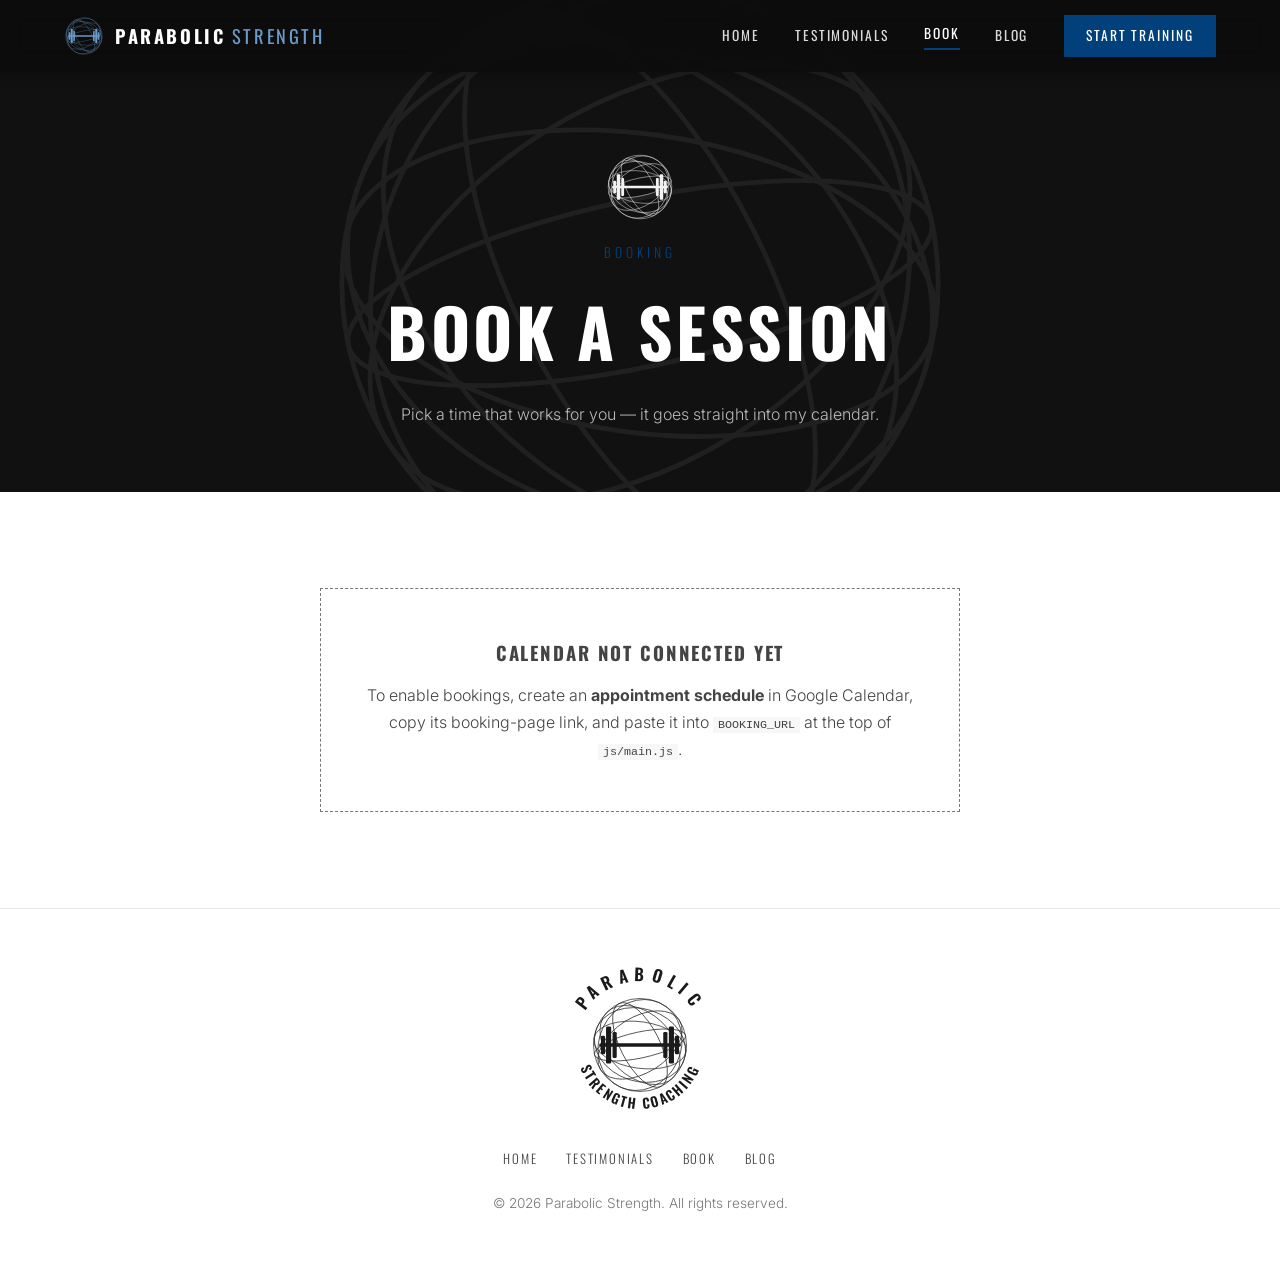
==== book.html @ 86424c96 "Parabolic Strength site: hero, about, testimonials, booking, blog Static personal-training site. B&W" ====
<!DOCTYPE html>
<html lang="en">
<head>
  <meta charset="UTF-8">
  <meta name="viewport" content="width=device-width, initial-scale=1.0">
  <title>Book a Session — Parabolic Strength</title>
  <meta name="description" content="Book a personal training session with Parabolic Strength.">
  <link rel="preconnect" href="https://fonts.googleapis.com">
  <link rel="preconnect" href="https://fonts.gstatic.com" crossorigin>
  <link href="https://fonts.googleapis.com/css2?family=Oswald:wght@400;500;600;700&family=Inter:wght@300;400;500;600&display=swap" rel="stylesheet">
  <link rel="stylesheet" href="css/style.css">
  <link rel="icon" type="image/svg+xml" href="assets/favicon.svg">
</head>
<body class="subpage">

  <!-- ===== NAVBAR ===== -->
  <header class="navbar solid" id="navbar">
    <a href="index.html" class="nav-logo"><span class="logo-mark"></span>PARABOLIC<span>STRENGTH</span></a>
    <nav class="nav-links" id="navLinks">
      <a href="index.html">Home</a>
      <a href="index.html#testimonials">Testimonials</a>
      <a href="book.html" class="active">Book</a>
      <a href="blog.html">Blog</a>
      <a href="book.html" class="nav-cta">Start Training</a>
    </nav>
    <button class="nav-toggle" id="navToggle" aria-label="Toggle menu">
      <span></span><span></span><span></span>
    </button>
  </header>

  <!-- ===== PAGE HEADER ===== -->
  <section class="page-header has-deco">
    <span class="deco-sphere header-sphere"></span>
    <div class="container">
      <span class="logo-mark page-mark"></span>
      <p class="section-kicker">Booking</p>
      <h1 class="page-title">BOOK A SESSION</h1>
      <p class="page-sub">Pick a time that works for you — it goes straight into my calendar.</p>
    </div>
  </section>

  <!-- ===== CALENDAR ===== -->
  <section class="section booking">
    <div class="container">
      <!--
        Google Calendar booking:
        1. In Google Calendar, create an "Appointment schedule"
        2. Click Share > copy the booking page link
        3. Paste it into BOOKING_URL at the top of js/main.js
      -->
      <div id="bookingEmbed" class="booking-embed">
        <div class="booking-setup">
          <h3>Calendar not connected yet</h3>
          <p>To enable bookings, create an <strong>appointment schedule</strong> in Google Calendar, copy its booking-page link, and paste it into <code>BOOKING_URL</code> at the top of <code>js/main.js</code>.</p>
        </div>
      </div>
    </div>
  </section>

  <!-- ===== FOOTER ===== -->
  <footer class="footer">
    <div class="container footer-grid">
      <span class="logo-full footer-brand"></span>
      <nav class="footer-links">
        <a href="index.html">Home</a>
        <a href="index.html#testimonials">Testimonials</a>
        <a href="book.html">Book</a>
        <a href="blog.html">Blog</a>
      </nav>
      <p class="footer-copy">&copy; 2026 Parabolic Strength. All rights reserved.</p>
    </div>
  </footer>

  <script src="js/main.js"></script>
</body>
</html>
---- css/style.css ----
/* ============================================================
   PARABOLIC STRENGTH — main stylesheet
   Palette: white / black / grey + accent #4A6B8A
   ============================================================ */

:root {
  --accent: #01407a;
  --accent-dark: #012c55;
  --accent-light: #6c9bc9;
  --black: #111111;
  --near-black: #1a1a1a;
  --grey-dark: #444444;
  --grey: #777777;
  --grey-light: #e6e6e6;
  --off-white: #f7f7f7;
  --white: #ffffff;
  --font-display: 'Oswald', sans-serif;
  --font-body: 'Inter', sans-serif;
  --nav-height: 72px;
}

* { margin: 0; padding: 0; box-sizing: border-box; }

html { scroll-behavior: smooth; }

body {
  font-family: var(--font-body);
  color: var(--near-black);
  background: var(--white);
  line-height: 1.7;
  font-weight: 300;
}

img { max-width: 100%; display: block; }

.container {
  width: min(1140px, 90%);
  margin: 0 auto;
}

/* ---------- Buttons ---------- */
.btn {
  display: inline-block;
  font-family: var(--font-display);
  font-weight: 500;
  font-size: 0.95rem;
  letter-spacing: 0.12em;
  text-transform: uppercase;
  text-decoration: none;
  padding: 0.9rem 2.2rem;
  transition: background 0.25s ease, color 0.25s ease, border-color 0.25s ease;
}

.btn-accent {
  background: var(--accent);
  color: var(--white);
  border: 1px solid var(--accent);
}
.btn-accent:hover { background: var(--accent-dark); border-color: var(--accent-dark); }

.btn-ghost {
  background: transparent;
  color: var(--white);
  border: 1px solid rgba(255, 255, 255, 0.6);
}
.btn-ghost:hover { border-color: var(--white); background: rgba(255, 255, 255, 0.1); }

.btn-light {
  background: var(--white);
  color: var(--black);
  border: 1px solid var(--white);
}
.btn-light:hover { background: transparent; color: var(--white); }

/* ---------- Navbar ---------- */
.navbar {
  position: fixed;
  top: 0; left: 0; right: 0;
  z-index: 100;
  height: var(--nav-height);
  display: flex;
  align-items: center;
  justify-content: space-between;
  padding: 0 5%;
  background: transparent;
  transition: background 0.3s ease, box-shadow 0.3s ease;
}

.navbar.solid,
.navbar.scrolled {
  background: rgba(12, 12, 12, 0.82);
  backdrop-filter: blur(12px);
  -webkit-backdrop-filter: blur(12px);
  box-shadow: 0 2px 12px rgba(0, 0, 0, 0.25);
}

.nav-logo {
  display: flex;
  align-items: center;
  font-family: var(--font-display);
  font-weight: 700;
  font-size: 1.15rem;
  letter-spacing: 0.14em;
  color: var(--white);
  text-decoration: none;
}
.nav-logo span { color: var(--accent-light); margin-left: 0.35em; font-weight: 400; }

/* ---------- Logo mark (injected by js/main.js) ---------- */
.logo-mark svg, .logo-full svg { display: block; width: 100%; height: auto; }
.nav-logo .logo-mark { width: 40px; margin: 0 0.7rem 0 0; flex-shrink: 0; }
.hero-mark {
  display: block;
  width: 92px;
  margin: 0 0 1.4rem auto;
  opacity: 0.95;
}
.page-mark {
  display: block;
  width: 70px;
  margin: 0 auto 1.2rem;
  opacity: 0.95;
}
.footer-brand { display: block; width: 160px; margin: 0 auto; color: var(--near-black); }

/* ---------- Decorative wireframe spheres (injected by js/main.js) ---------- */
.has-deco {
  position: relative;
  overflow: hidden;
  isolation: isolate;
}
.deco-sphere {
  position: absolute;
  z-index: -1;
  pointer-events: none;
}
.deco-sphere svg {
  display: block;
  width: 100%;
  height: auto;
  animation: deco-spin 140s linear infinite;
}
@keyframes deco-spin {
  to { transform: rotate(360deg); }
}
@media (prefers-reduced-motion: reduce) {
  .deco-sphere svg { animation: none; }
}

.about-sphere { width: 560px; right: -180px; top: -150px; color: var(--accent); opacity: 0.06; }
.testimonials-sphere { width: 680px; left: -220px; bottom: -240px; color: var(--accent); opacity: 0.05; }
.cta-sphere { width: 480px; right: -130px; top: 50%; margin-top: -240px; color: var(--white); opacity: 0.1; }
.header-sphere { width: 620px; left: 50%; top: 50%; transform: translate(-50%, -44%); color: var(--white); opacity: 0.07; }

/* ---------- Scroll reveal ---------- */
.reveal {
  opacity: 0;
  transform: translateY(26px);
  transition: opacity 0.7s ease, transform 0.7s ease;
}
.reveal.visible {
  opacity: 1;
  transform: none;
}

/* ---------- Global polish ---------- */
::selection { background: var(--accent); color: var(--white); }

.nav-links {
  display: flex;
  align-items: center;
  gap: 2.2rem;
}

.nav-links a {
  font-family: var(--font-display);
  font-size: 0.85rem;
  font-weight: 400;
  letter-spacing: 0.14em;
  text-transform: uppercase;
  color: rgba(255, 255, 255, 0.85);
  text-decoration: none;
  transition: color 0.2s ease;
}
.nav-links a:hover { color: var(--white); }
.nav-links a.active { color: var(--white); border-bottom: 2px solid var(--accent); padding-bottom: 3px; }

.nav-links .nav-cta {
  background: var(--accent);
  color: var(--white);
  padding: 0.6rem 1.4rem;
  border-bottom: none;
}
.nav-links .nav-cta:hover { background: var(--accent-dark); }

.nav-toggle {
  display: none;
  flex-direction: column;
  gap: 5px;
  background: none;
  border: none;
  cursor: pointer;
  padding: 6px;
}
.nav-toggle span {
  display: block;
  width: 26px;
  height: 2px;
  background: var(--white);
  transition: transform 0.25s ease, opacity 0.25s ease;
}
.nav-toggle.open span:nth-child(1) { transform: translateY(7px) rotate(45deg); }
.nav-toggle.open span:nth-child(2) { opacity: 0; }
.nav-toggle.open span:nth-child(3) { transform: translateY(-7px) rotate(-45deg); }

/* ---------- Hero ---------- */
.hero {
  position: relative;
  height: 100vh;
  min-height: 600px;
  display: flex;
  align-items: center;
  justify-content: flex-end;
  text-align: right;
  overflow: hidden;
  background: linear-gradient(160deg, #1a1a1a 0%, #2b2b2b 55%, #171717 100%);
}

.hero-video-wrap {
  position: absolute;
  inset: 0;
}
.hero-canvas {
  position: absolute;
  inset: 0;
  width: 100%;
  height: 100%;
}
.hero-video-wrap video {
  position: absolute;
  inset: 0;
  width: 100%;
  height: 100%;
  object-fit: cover;
  filter: grayscale(100%) contrast(1.05);
}
/* once a real hero video loads, the generated backdrop steps aside */
.has-hero-video .hero-canvas { display: none; }
.hero-overlay {
  position: absolute;
  inset: 0;
  background: linear-gradient(to bottom, rgba(0,0,0,0.55), rgba(0,0,0,0.35) 50%, rgba(0,0,0,0.65));
}

.hero-content {
  position: relative;
  z-index: 2;
  color: var(--white);
  padding: 0 6vw 0 1rem;
  max-width: 760px;
}

.hero-kicker {
  font-family: var(--font-display);
  font-size: 0.95rem;
  font-weight: 400;
  letter-spacing: 0.35em;
  text-transform: uppercase;
  color: rgba(255, 255, 255, 0.75);
  margin-bottom: 1rem;
}

.hero-title {
  font-family: var(--font-display);
  font-weight: 700;
  font-size: clamp(3.2rem, 10vw, 7.5rem);
  line-height: 1.02;
  letter-spacing: 0.04em;
}

.hero-sub {
  margin-top: 1.2rem;
  font-size: 1.15rem;
  font-weight: 300;
  color: rgba(255, 255, 255, 0.85);
}

.hero-actions {
  margin-top: 2.4rem;
  display: flex;
  gap: 1rem;
  justify-content: flex-end;
  flex-wrap: wrap;
}

.hero-scroll {
  position: absolute;
  bottom: 2rem;
  left: 50%;
  transform: translateX(-50%);
  z-index: 2;
}
.hero-scroll-line {
  display: block;
  width: 1px;
  height: 48px;
  background: rgba(255, 255, 255, 0.6);
  animation: scrollPulse 2s ease-in-out infinite;
}
@keyframes scrollPulse {
  0%, 100% { transform: scaleY(1); opacity: 0.6; }
  50% { transform: scaleY(0.55); opacity: 1; }
}

/* ---------- Sections ---------- */
.section { padding: 6rem 0; }

.section-kicker {
  font-family: var(--font-display);
  font-size: 0.85rem;
  letter-spacing: 0.3em;
  text-transform: uppercase;
  color: var(--accent);
  margin-bottom: 0.6rem;
}

.section-title {
  font-family: var(--font-display);
  font-weight: 600;
  font-size: clamp(2rem, 4.5vw, 3rem);
  text-transform: uppercase;
  letter-spacing: 0.03em;
  margin-bottom: 1.6rem;
}

/* ---------- About ---------- */
.about-grid {
  display: grid;
  grid-template-columns: 1fr 1.15fr;
  gap: 4rem;
  align-items: center;
}

.about-photo {
  aspect-ratio: 4 / 5;
  overflow: hidden;
  background: var(--grey-light);
}
.about-photo img {
  width: 100%;
  height: 100%;
  object-fit: cover;
  filter: grayscale(100%);
  transition: filter 0.4s ease;
}
.about-photo:hover img { filter: grayscale(0%); }

.photo-placeholder {
  background:
    linear-gradient(135deg, var(--grey-light) 25%, #d8d8d8 25%, #d8d8d8 50%, var(--grey-light) 50%, var(--grey-light) 75%, #d8d8d8 75%);
  background-size: 28px 28px;
  position: relative;
}
.photo-placeholder::after {
  content: 'PHOTO';
  position: absolute;
  inset: 0;
  display: flex;
  align-items: center;
  justify-content: center;
  font-family: var(--font-display);
  letter-spacing: 0.3em;
  color: var(--grey);
}

.about-text p { margin-bottom: 1.2rem; color: var(--grey-dark); }
.about-text .btn { margin-top: 0.8rem; }

/* ---------- Testimonials ---------- */
.testimonials {
  position: relative;
  background: var(--off-white);
  text-align: center;
  overflow: hidden;
}
.testimonials::before {
  content: '';
  position: absolute;
  top: -30%;
  left: 50%;
  transform: translateX(-50%);
  width: 900px;
  height: 600px;
  background: radial-gradient(closest-side, rgba(1, 64, 122, 0.06), transparent);
  pointer-events: none;
}

.testimonial-carousel {
  position: relative;
  margin-top: 3rem;
}

.testimonial-track {
  display: flex;
  gap: 1.6rem;
  overflow-x: auto;
  scroll-snap-type: x mandatory;
  scroll-behavior: smooth;
  padding: 1rem 0.25rem 1.6rem;
  scrollbar-width: thin;
  scrollbar-color: var(--accent) var(--grey-light);
}
.testimonial-track::-webkit-scrollbar { height: 5px; }
.testimonial-track::-webkit-scrollbar-track { background: var(--grey-light); }
.testimonial-track::-webkit-scrollbar-thumb { background: var(--accent); border-radius: 999px; }

.carousel-btn {
  position: absolute;
  top: 50%;
  transform: translateY(-50%);
  z-index: 3;
  width: 46px;
  height: 46px;
  border-radius: 50%;
  border: 1px solid var(--grey-light);
  background: var(--white);
  color: var(--accent);
  font-size: 1.2rem;
  cursor: pointer;
  box-shadow: 0 4px 14px rgba(0, 0, 0, 0.08);
  transition: background 0.2s ease, color 0.2s ease;
}
.carousel-btn:hover { background: var(--accent); color: var(--white); }
.carousel-btn.prev { left: -23px; }
.carousel-btn.next { right: -23px; }

.testimonial-card {
  flex: 0 0 min(360px, 82vw);
  scroll-snap-align: start;
  position: relative;
  background: var(--white);
  border: 1px solid var(--grey-light);
  padding: 3.2rem 2rem 2rem;
  text-align: left;
  display: flex;
  flex-direction: column;
  box-shadow: 0 2px 12px rgba(0, 0, 0, 0.04);
  transition: transform 0.3s ease, border-color 0.3s ease, box-shadow 0.3s ease;
}
.testimonial-card:hover {
  transform: translateY(-8px);
  border-color: rgba(1, 64, 122, 0.35);
  box-shadow: 0 18px 44px rgba(1, 64, 122, 0.12);
}
/* featured middle card */
.testimonial-card.featured {
  border-top: 3px solid var(--accent);
  background: linear-gradient(180deg, #f3f7fb, var(--white) 70%);
}

.testimonial-quote {
  position: absolute;
  top: 0.4rem;
  left: 1.4rem;
  font-family: Georgia, serif;
  font-size: 5rem;
  line-height: 1;
  color: var(--accent);
  opacity: 0.18;
  pointer-events: none;
}

.testimonial-stat {
  position: absolute;
  top: 1.2rem;
  right: 1.2rem;
  font-family: var(--font-display);
  font-size: 0.72rem;
  font-weight: 600;
  letter-spacing: 0.16em;
  color: var(--accent);
  border: 1px solid rgba(1, 64, 122, 0.35);
  background: rgba(1, 64, 122, 0.05);
  padding: 0.3rem 0.7rem;
  border-radius: 999px;
  white-space: nowrap;
}

.testimonial-card blockquote {
  font-size: 1.02rem;
  color: var(--grey-dark);
  margin-bottom: 1.8rem;
  flex-grow: 1;
}

.testimonial-card figcaption {
  display: flex;
  align-items: center;
  gap: 0.9rem;
  border-top: 1px solid var(--grey-light);
  padding-top: 1.2rem;
}

.testimonial-avatar {
  flex-shrink: 0;
  width: 44px;
  height: 44px;
  border-radius: 50%;
  display: flex;
  align-items: center;
  justify-content: center;
  font-family: var(--font-display);
  font-weight: 600;
  font-size: 1.05rem;
  color: var(--white);
  background: linear-gradient(135deg, var(--accent), var(--accent-dark));
}

.testimonial-name {
  font-family: var(--font-display);
  font-size: 0.9rem;
  letter-spacing: 0.12em;
  text-transform: uppercase;
  color: var(--near-black);
  display: flex;
  flex-direction: column;
  line-height: 1.5;
}
.testimonial-name em {
  font-family: var(--font-body);
  font-style: normal;
  font-size: 0.78rem;
  font-weight: 300;
  letter-spacing: 0.02em;
  text-transform: none;
  color: var(--grey);
}

/* ---------- CTA band ---------- */
.cta-band {
  background: linear-gradient(135deg, var(--accent-dark), var(--accent));
  color: var(--white);
  text-align: center;
  padding: 5rem 0;
}
.cta-band h2 {
  font-family: var(--font-display);
  font-weight: 600;
  font-size: clamp(1.8rem, 4vw, 2.6rem);
  text-transform: uppercase;
  letter-spacing: 0.04em;
  margin-bottom: 1.8rem;
}

/* ---------- Subpages (book / blog) ---------- */
.subpage .page-header {
  background: var(--black);
  color: var(--white);
  padding: calc(var(--nav-height) + 5rem) 0 4rem;
  text-align: center;
}

.page-title {
  font-family: var(--font-display);
  font-weight: 700;
  font-size: clamp(2.4rem, 6vw, 4.2rem);
  letter-spacing: 0.05em;
}

.page-sub {
  margin-top: 0.8rem;
  color: rgba(255, 255, 255, 0.7);
}

/* ---------- Booking ---------- */
.booking-embed iframe {
  width: 100%;
  height: 900px;
  border: 1px solid var(--grey-light);
}

.booking-setup {
  max-width: 640px;
  margin: 0 auto;
  text-align: center;
  border: 1px dashed var(--grey);
  padding: 3rem 2rem;
  color: var(--grey-dark);
}
.booking-setup h3 {
  font-family: var(--font-display);
  text-transform: uppercase;
  letter-spacing: 0.1em;
  margin-bottom: 0.8rem;
}
.booking-setup code {
  background: var(--off-white);
  padding: 0.1em 0.4em;
  font-size: 0.9em;
}

/* ---------- Blog ---------- */
.blog-grid {
  display: grid;
  grid-template-columns: repeat(3, 1fr);
  gap: 2rem;
}

.blog-card {
  background: var(--white);
  border: 1px solid var(--grey-light);
  display: flex;
  flex-direction: column;
  transition: transform 0.25s ease, box-shadow 0.25s ease;
}
.blog-card:hover {
  transform: translateY(-4px);
  box-shadow: 0 8px 28px rgba(0, 0, 0, 0.08);
}

.blog-card-img { aspect-ratio: 16 / 10; }

.blog-card-body { padding: 1.6rem; }

.blog-meta {
  font-family: var(--font-display);
  font-size: 0.75rem;
  letter-spacing: 0.18em;
  text-transform: uppercase;
  color: var(--accent);
  margin-bottom: 0.6rem;
}

.blog-card h3 {
  font-family: var(--font-display);
  font-weight: 600;
  font-size: 1.25rem;
  line-height: 1.3;
  margin-bottom: 0.7rem;
}

.blog-card p { color: var(--grey-dark); font-size: 0.95rem; margin-bottom: 1rem; }

.blog-link {
  font-family: var(--font-display);
  font-size: 0.85rem;
  letter-spacing: 0.12em;
  text-transform: uppercase;
  color: var(--accent);
  text-decoration: none;
}
.blog-link:hover { color: var(--accent-dark); }

/* ---------- Footer ---------- */
.footer {
  background: var(--white);
  color: var(--grey-dark);
  border-top: 1px solid var(--grey-light);
  padding: 3.5rem 0 3rem;
}

.footer-grid {
  display: flex;
  flex-direction: column;
  align-items: center;
  gap: 1.4rem;
  text-align: center;
}

.footer-links { display: flex; gap: 1.8rem; flex-wrap: wrap; justify-content: center; }
.footer-links a {
  font-family: var(--font-display);
  font-size: 0.8rem;
  letter-spacing: 0.14em;
  text-transform: uppercase;
  color: var(--grey-dark);
  text-decoration: none;
}
.footer-links a:hover { color: var(--accent); }

.footer-copy { font-size: 0.85rem; color: var(--grey); }

/* ---------- Responsive ---------- */
@media (max-width: 900px) {
  .hero { justify-content: center; text-align: center; }
  .hero-content { padding: 0 1rem; }
  .hero-actions { justify-content: center; }
  .hero-mark { margin: 0 auto 1.4rem; width: 76px; }

  .about-grid { grid-template-columns: 1fr; gap: 2.5rem; }
  .blog-grid { grid-template-columns: 1fr; }

  /* on touch screens, swiping replaces the arrows */
  .carousel-btn { display: none; }

  .nav-toggle { display: flex; }

  .nav-links {
    position: fixed;
    top: var(--nav-height);
    left: 0; right: 0;
    background: var(--black);
    flex-direction: column;
    align-items: center;
    gap: 0;
    max-height: 0;
    overflow: hidden;
    transition: max-height 0.3s ease;
  }
  .nav-links.open { max-height: 400px; padding-bottom: 1.5rem; }
  .nav-links a { padding: 1rem 0; }
  .nav-links .nav-cta { margin-top: 0.5rem; }
}
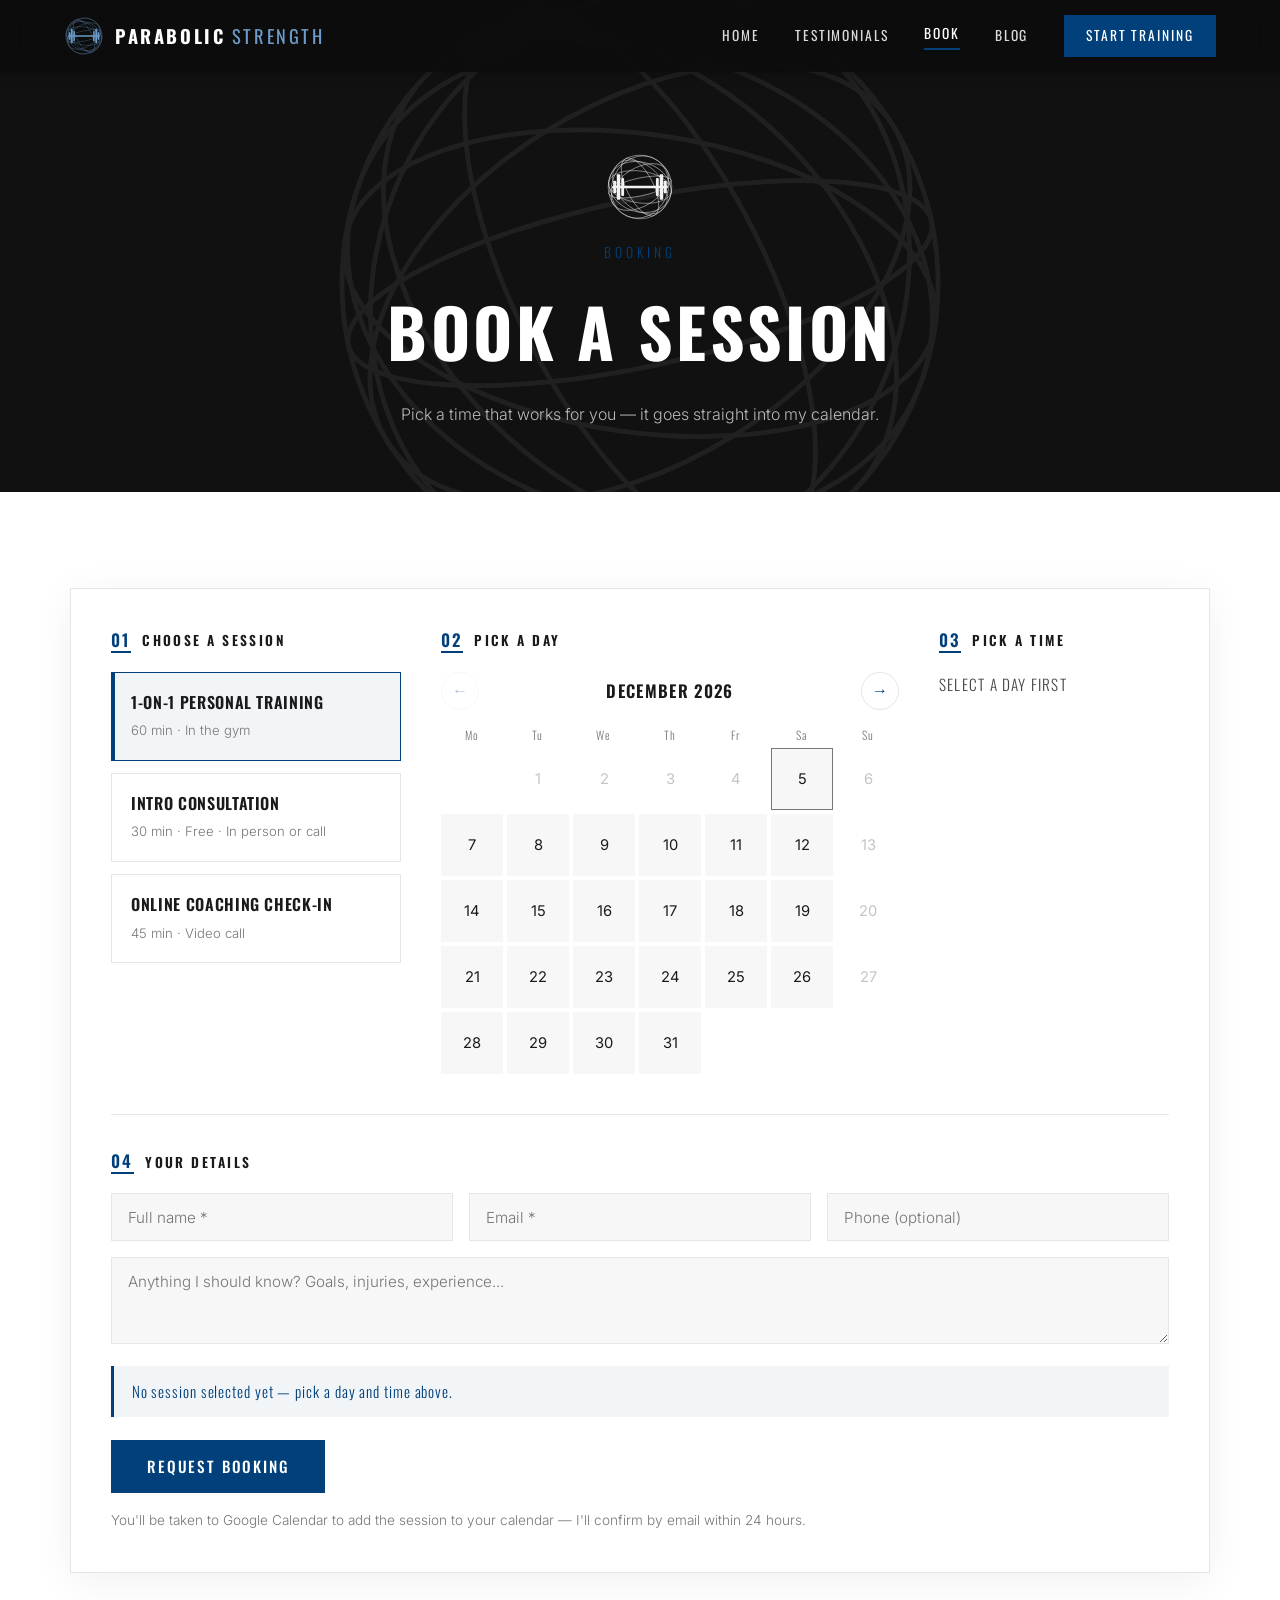
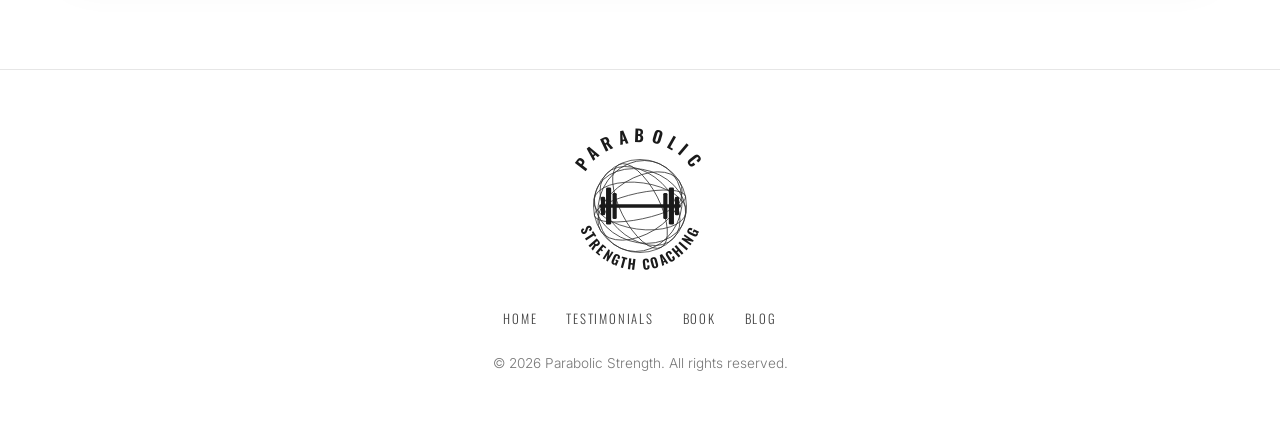
==== commit 6da5f338: "Build booking widget on the calendar page Four-step flow: session type, month calendar, time slots, " ====
--- a/book.html
+++ b/book.html
@@ -47,11 +47,82 @@
         1. In Google Calendar, create an "Appointment schedule"
         2. Click Share > copy the booking page link
         3. Paste it into BOOKING_URL at the top of js/main.js
+        The built-in booking widget below is then replaced automatically
+        by the official Google Calendar embed.
       -->
       <div id="bookingEmbed" class="booking-embed">
-        <div class="booking-setup">
-          <h3>Calendar not connected yet</h3>
-          <p>To enable bookings, create an <strong>appointment schedule</strong> in Google Calendar, copy its booking-page link, and paste it into <code>BOOKING_URL</code> at the top of <code>js/main.js</code>.</p>
+        <div class="booking-shell">
+
+          <div class="booking-widget">
+            <aside class="booking-step booking-side">
+              <p class="step-label"><span>01</span>Choose a session</p>
+              <label class="session-option">
+                <input type="radio" name="session" value="pt60" checked
+                       data-name="1-on-1 Personal Training" data-duration="60">
+                <span class="session-card">
+                  <strong>1-on-1 Personal Training</strong>
+                  <em>60 min &middot; In the gym</em>
+                </span>
+              </label>
+              <label class="session-option">
+                <input type="radio" name="session" value="consult30"
+                       data-name="Intro Consultation" data-duration="30">
+                <span class="session-card">
+                  <strong>Intro Consultation</strong>
+                  <em>30 min &middot; Free &middot; In person or call</em>
+                </span>
+              </label>
+              <label class="session-option">
+                <input type="radio" name="session" value="checkin45"
+                       data-name="Online Coaching Check-in" data-duration="45">
+                <span class="session-card">
+                  <strong>Online Coaching Check-in</strong>
+                  <em>45 min &middot; Video call</em>
+                </span>
+              </label>
+            </aside>
+
+            <div class="booking-step booking-cal">
+              <p class="step-label"><span>02</span>Pick a day</p>
+              <div class="cal-head">
+                <button type="button" id="calPrev" aria-label="Previous month">&#8592;</button>
+                <span id="calTitle"></span>
+                <button type="button" id="calNext" aria-label="Next month">&#8594;</button>
+              </div>
+              <div class="cal-dow">
+                <span>Mo</span><span>Tu</span><span>We</span><span>Th</span><span>Fr</span><span>Sa</span><span>Su</span>
+              </div>
+              <div class="cal-grid" id="calGrid"></div>
+            </div>
+
+            <div class="booking-step booking-slots">
+              <p class="step-label"><span>03</span>Pick a time</p>
+              <p class="slot-day" id="slotDay">Select a day first</p>
+              <div class="slot-grid" id="slotGrid"></div>
+            </div>
+          </div>
+
+          <form class="booking-form booking-step" id="bookingForm" novalidate>
+            <p class="step-label"><span>04</span>Your details</p>
+            <div class="form-grid">
+              <input type="text" id="bkName" placeholder="Full name *" required autocomplete="name">
+              <input type="email" id="bkEmail" placeholder="Email *" required autocomplete="email">
+              <input type="tel" id="bkPhone" placeholder="Phone (optional)" autocomplete="tel">
+              <textarea id="bkNotes" rows="3" placeholder="Anything I should know? Goals, injuries, experience..."></textarea>
+            </div>
+            <p class="booking-summary" id="bookingSummary">No session selected yet — pick a day and time above.</p>
+            <button type="submit" class="btn btn-accent">Request Booking</button>
+            <p class="booking-note">You'll be taken to Google Calendar to add the session to your calendar &mdash; I'll confirm by email within 24 hours.</p>
+          </form>
+
+          <div class="booking-success" id="bookingSuccess" hidden>
+            <span class="logo-mark success-mark"></span>
+            <h3>Request sent!</h3>
+            <p id="bookingSuccessDetail"></p>
+            <p>A Google Calendar tab just opened with the session pre-filled &mdash; hit <strong>Save</strong> there so it's in your calendar too. I'll confirm by email within 24 hours.</p>
+            <button type="button" class="btn btn-accent" id="bookingAgain">Book Another Session</button>
+          </div>
+
         </div>
       </div>
     </div>
@@ -72,5 +143,6 @@
   </footer>
 
   <script src="js/main.js"></script>
+  <script src="js/booking.js"></script>
 </body>
 </html>
--- a/css/style.css
+++ b/css/style.css
@@ -579,25 +579,242 @@
   border: 1px solid var(--grey-light);
 }
 
-.booking-setup {
-  max-width: 640px;
-  margin: 0 auto;
+.booking-shell {
+  background: var(--white);
+  border: 1px solid var(--grey-light);
+  box-shadow: 0 8px 40px rgba(0, 0, 0, 0.06);
+  padding: 2.5rem;
+}
+
+.booking-widget {
+  display: grid;
+  grid-template-columns: 290px 1fr 230px;
+  gap: 2.5rem;
+  align-items: start;
+}
+
+.step-label {
+  font-family: var(--font-display);
+  font-size: 0.85rem;
+  font-weight: 600;
+  letter-spacing: 0.18em;
+  text-transform: uppercase;
+  color: var(--near-black);
+  margin-bottom: 1.2rem;
+  display: flex;
+  align-items: center;
+  gap: 0.7rem;
+}
+.step-label span {
+  color: var(--accent);
+  font-size: 1.05rem;
+  border-bottom: 2px solid var(--accent);
+  line-height: 1.3;
+}
+
+/* --- step 1: session types --- */
+.session-option { display: block; margin-bottom: 0.8rem; cursor: pointer; }
+.session-option input { position: absolute; opacity: 0; }
+.session-card {
+  display: block;
+  border: 1px solid var(--grey-light);
+  padding: 1rem 1.2rem;
+  transition: border-color 0.2s ease, background 0.2s ease, box-shadow 0.2s ease;
+}
+.session-card strong {
+  display: block;
+  font-family: var(--font-display);
+  font-weight: 600;
+  font-size: 1rem;
+  letter-spacing: 0.04em;
+  text-transform: uppercase;
+}
+.session-card em {
+  font-style: normal;
+  font-size: 0.82rem;
+  color: var(--grey);
+}
+.session-option:hover .session-card { border-color: var(--accent); }
+.session-option input:checked + .session-card {
+  border-color: var(--accent);
+  background: rgba(1, 64, 122, 0.05);
+  box-shadow: inset 3px 0 0 var(--accent);
+}
+.session-option input:focus-visible + .session-card { outline: 2px solid var(--accent); }
+
+/* --- step 2: calendar --- */
+.cal-head {
+  display: flex;
+  align-items: center;
+  justify-content: space-between;
+  margin-bottom: 0.9rem;
+}
+.cal-head span {
+  font-family: var(--font-display);
+  font-weight: 600;
+  font-size: 1.05rem;
+  letter-spacing: 0.08em;
+  text-transform: uppercase;
+}
+.cal-head button {
+  width: 38px;
+  height: 38px;
+  border-radius: 50%;
+  border: 1px solid var(--grey-light);
+  background: var(--white);
+  color: var(--accent);
+  font-size: 1rem;
+  cursor: pointer;
+  transition: background 0.2s ease, color 0.2s ease;
+}
+.cal-head button:hover:not(:disabled) { background: var(--accent); color: var(--white); }
+.cal-head button:disabled { opacity: 0.3; cursor: default; }
+
+.cal-dow,
+.cal-grid {
+  display: grid;
+  grid-template-columns: repeat(7, 1fr);
+  gap: 4px;
+}
+.cal-dow {
+  margin-bottom: 4px;
+  font-family: var(--font-display);
+  font-size: 0.72rem;
+  letter-spacing: 0.1em;
+  color: var(--grey);
   text-align: center;
-  border: 1px dashed var(--grey);
-  padding: 3rem 2rem;
+}
+
+.cal-day {
+  aspect-ratio: 1;
+  border: 1px solid transparent;
+  background: var(--off-white);
+  font-family: var(--font-body);
+  font-size: 0.92rem;
+  color: var(--near-black);
+  cursor: pointer;
+  transition: border-color 0.15s ease, background 0.15s ease, color 0.15s ease;
+}
+.cal-day:hover:not(:disabled) { border-color: var(--accent); background: var(--white); }
+.cal-day:disabled { background: transparent; color: #c4c4c4; cursor: default; }
+.cal-day.today { border-color: var(--grey); }
+.cal-day.selected {
+  background: var(--accent);
+  border-color: var(--accent);
+  color: var(--white);
+  font-weight: 600;
+}
+
+/* --- step 3: time slots --- */
+.slot-day {
+  font-family: var(--font-display);
+  font-size: 0.95rem;
+  letter-spacing: 0.08em;
+  text-transform: uppercase;
   color: var(--grey-dark);
-}
-.booking-setup h3 {
-  font-family: var(--font-display);
-  text-transform: uppercase;
-  letter-spacing: 0.1em;
-  margin-bottom: 0.8rem;
-}
-.booking-setup code {
+  margin-bottom: 0.9rem;
+}
+.slot-grid {
+  display: grid;
+  grid-template-columns: repeat(2, 1fr);
+  gap: 8px;
+}
+.slot-btn {
+  padding: 0.65rem 0;
+  border: 1px solid var(--grey-light);
+  background: var(--white);
+  font-family: var(--font-display);
+  font-size: 0.9rem;
+  letter-spacing: 0.08em;
+  color: var(--near-black);
+  cursor: pointer;
+  transition: border-color 0.15s ease, background 0.15s ease, color 0.15s ease;
+}
+.slot-btn:hover { border-color: var(--accent); color: var(--accent); }
+.slot-btn.selected {
+  background: var(--accent);
+  border-color: var(--accent);
+  color: var(--white);
+}
+
+/* --- step 4: details form --- */
+.booking-form {
+  margin-top: 2.5rem;
+  padding-top: 2.2rem;
+  border-top: 1px solid var(--grey-light);
+}
+.form-grid {
+  display: grid;
+  grid-template-columns: 1fr 1fr 1fr;
+  gap: 1rem;
+  margin-bottom: 1.4rem;
+}
+.form-grid textarea { grid-column: 1 / -1; resize: vertical; }
+.form-grid input,
+.form-grid textarea {
+  font-family: var(--font-body);
+  font-size: 0.95rem;
+  font-weight: 300;
+  color: var(--near-black);
   background: var(--off-white);
-  padding: 0.1em 0.4em;
-  font-size: 0.9em;
-}
+  border: 1px solid var(--grey-light);
+  padding: 0.85rem 1rem;
+  transition: border-color 0.2s ease, background 0.2s ease;
+}
+.form-grid input:focus,
+.form-grid textarea:focus {
+  outline: none;
+  border-color: var(--accent);
+  background: var(--white);
+}
+
+.booking-summary {
+  font-family: var(--font-display);
+  font-size: 0.95rem;
+  letter-spacing: 0.06em;
+  color: var(--accent);
+  background: rgba(1, 64, 122, 0.05);
+  border-left: 3px solid var(--accent);
+  padding: 0.8rem 1.1rem;
+  margin-bottom: 1.4rem;
+}
+.booking-summary.error {
+  color: #a33;
+  border-left-color: #a33;
+  background: rgba(170, 51, 51, 0.06);
+}
+
+.booking-note {
+  margin-top: 1rem;
+  font-size: 0.85rem;
+  color: var(--grey);
+}
+
+/* --- success panel --- */
+.booking-success {
+  text-align: center;
+  padding: 3rem 1rem;
+}
+.booking-success .success-mark {
+  display: block;
+  width: 84px;
+  margin: 0 auto 1.4rem;
+  color: var(--accent);
+}
+.booking-success h3 {
+  font-family: var(--font-display);
+  font-weight: 600;
+  font-size: 1.8rem;
+  text-transform: uppercase;
+  letter-spacing: 0.06em;
+  margin-bottom: 1rem;
+}
+.booking-success p {
+  max-width: 560px;
+  margin: 0 auto 1rem;
+  color: var(--grey-dark);
+}
+.booking-success .btn { margin-top: 1rem; }
 
 /* ---------- Blog ---------- */
 .blog-grid {
@@ -692,6 +909,11 @@
 
   /* on touch screens, swiping replaces the arrows */
   .carousel-btn { display: none; }
+
+  .booking-shell { padding: 1.5rem; }
+  .booking-widget { grid-template-columns: 1fr; gap: 2rem; }
+  .slot-grid { grid-template-columns: repeat(3, 1fr); }
+  .form-grid { grid-template-columns: 1fr; }
 
   .nav-toggle { display: flex; }
 
